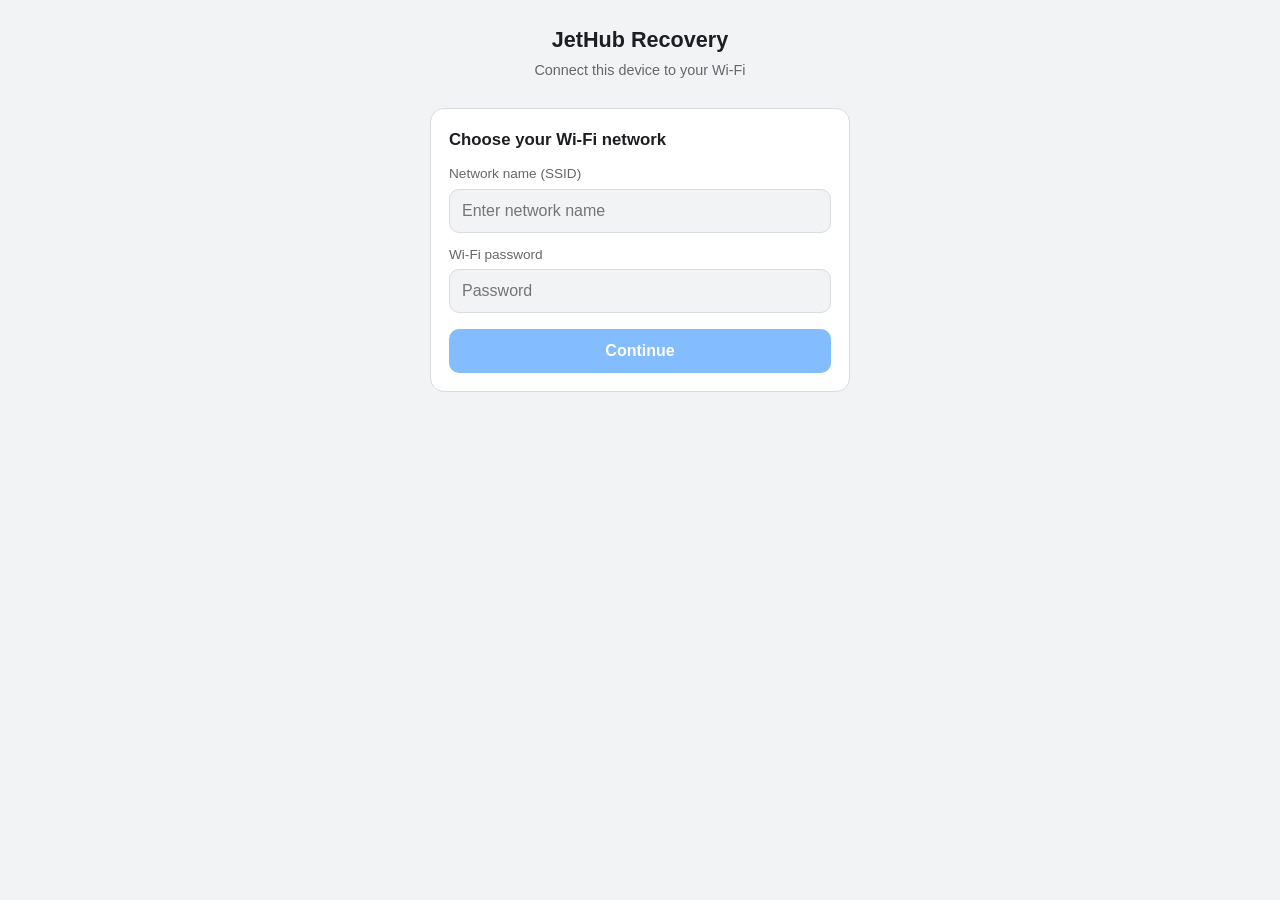
==== web-application/static/portal.html @ c5877467 "Add AP RTL8821CU for jrescue-app" ====
<!DOCTYPE html>
<html lang="en">
<head>
<meta charset="utf-8">
<meta name="viewport" content="width=device-width, initial-scale=1, viewport-fit=cover">
<title>JetHub Wi-Fi Setup</title>
<style>
  :root {
    --bg: #f2f3f5; --card: #ffffff; --fg: #1c1e21; --muted: #65676b;
    --accent: #0a7cff; --accent-fg: #ffffff; --border: #d9dbe0;
    --ok: #1a7f37; --warn: #b25000; --err: #c62828;
  }
  @media (prefers-color-scheme: dark) {
    :root {
      --bg: #18191a; --card: #242526; --fg: #e4e6eb; --muted: #b0b3b8;
      --accent: #2d88ff; --border: #3a3b3c;
    }
  }
  * { box-sizing: border-box; }
  body {
    margin: 0; background: var(--bg); color: var(--fg);
    font: 16px/1.5 -apple-system, BlinkMacSystemFont, "Segoe UI", Roboto, sans-serif;
    display: flex; justify-content: center; min-height: 100vh;
    padding: env(safe-area-inset-top) 12px 24px;
  }
  .wrap { width: 100%; max-width: 420px; }
  header { text-align: center; padding: 24px 0 12px; }
  header h1 { font-size: 1.35rem; margin: 0 0 4px; }
  header p { color: var(--muted); margin: 0; font-size: 0.9rem; }
  .card {
    background: var(--card); border: 1px solid var(--border);
    border-radius: 14px; padding: 18px; margin-top: 14px;
  }
  h2 { font-size: 1.05rem; margin: 0 0 12px; }
  label { display: block; font-size: 0.85rem; color: var(--muted); margin: 12px 0 4px; }
  input[type=text], input[type=password], select {
    width: 100%; padding: 12px; font-size: 1rem; color: var(--fg);
    background: var(--bg); border: 1px solid var(--border); border-radius: 10px;
  }
  .nets { list-style: none; margin: 0; padding: 0; }
  .nets li {
    display: flex; align-items: center; justify-content: space-between;
    padding: 12px 10px; border-radius: 10px; cursor: pointer;
    border: 1px solid transparent;
  }
  .nets li:active, .nets li.sel { background: var(--bg); border-color: var(--accent); }
  .nets .ssid { font-weight: 500; overflow: hidden; text-overflow: ellipsis; white-space: nowrap; }
  .nets .meta { color: var(--muted); font-size: 0.8rem; flex: none; margin-left: 10px; }
  button {
    width: 100%; padding: 13px; margin-top: 16px; font-size: 1rem; font-weight: 600;
    color: var(--accent-fg); background: var(--accent); border: 0; border-radius: 10px;
    cursor: pointer;
  }
  button:disabled { opacity: 0.5; cursor: default; }
  button.secondary { color: var(--fg); background: transparent; border: 1px solid var(--border); }
  .hint { color: var(--muted); font-size: 0.85rem; margin-top: 10px; }
  .warn { color: var(--warn); }
  .err { color: var(--err); }
  .ok { color: var(--ok); }
  .big { font-size: 1.1rem; font-weight: 600; }
  code { background: var(--bg); padding: 2px 6px; border-radius: 6px; }
  .spin { display: inline-block; width: 18px; height: 18px; border: 3px solid var(--border);
    border-top-color: var(--accent); border-radius: 50%; animation: sp 0.8s linear infinite;
    vertical-align: middle; margin-right: 8px; }
  @keyframes sp { to { transform: rotate(360deg); } }
  [hidden] { display: none !important; }
</style>
</head>
<body>
<div class="wrap">
  <header>
    <h1>JetHub Recovery</h1>
    <p>Connect this device to your Wi-Fi</p>
  </header>

  <!-- Screen 1: pick a network -->
  <section id="scr-select" class="card">
    <h2>Choose your Wi-Fi network</h2>
    <ul id="net-list" class="nets"></ul>
    <p id="net-loading" class="hint"><span class="spin"></span>Scanning…</p>

    <label id="lbl-manual" for="manual-ssid" hidden>Network name (SSID)</label>
    <input id="manual-ssid" type="text" autocapitalize="none" autocorrect="off"
           spellcheck="false" placeholder="Enter network name" hidden>

    <label id="lbl-pass" for="password" hidden>Wi-Fi password</label>
    <input id="password" type="password" placeholder="Password" hidden>

    <button id="btn-continue" disabled>Continue</button>
    <button id="btn-manual" class="secondary" type="button">Enter network manually</button>
    <p id="select-err" class="hint err" hidden></p>
  </section>

  <!-- Screen 2: confirm (single-radio warning) -->
  <section id="scr-confirm" class="card" hidden>
    <h2>Before you continue</h2>
    <p>JetHub will now switch to <span class="big" id="confirm-ssid"></span>.</p>
    <p class="warn">The <b id="confirm-ap"></b> network will close and your phone
       will disconnect from it — that is expected.</p>
    <p>Afterwards, reconnect your phone to your home Wi-Fi and open
       <code id="confirm-url">http://jethub.local:8124</code> to continue.
       If the device can't join, it will re-open its setup network so you can try again.</p>
    <button id="btn-connect">Connect JetHub to Wi-Fi</button>
    <button id="btn-back" class="secondary" type="button">Back</button>
  </section>

  <!-- Screen 3: done -->
  <section id="scr-done" class="card" hidden>
    <h2 class="ok">JetHub is connecting…</h2>
    <p>It is joining <span class="big" id="done-ssid"></span> now.</p>
    <ol>
      <li>Reconnect your phone to your home Wi-Fi.</li>
      <li>Open <code id="done-url">http://jethub.local:8124</code>.</li>
    </ol>
    <p class="hint">If nothing loads after a minute, the device could not join and
       has re-opened its <b id="done-ap"></b> setup network — reconnect to it and try again.</p>
  </section>
</div>

<script>
"use strict";
const $ = (id) => document.getElementById(id);
const REDISCOVER = "http://jethub.local:8124";
let selected = null;      // {ssid, secured}
let apName = "the setup";

function show(screen) {
  for (const s of ["scr-select", "scr-confirm", "scr-done"]) $(s).hidden = (s !== screen);
}

async function loadStatus() {
  try {
    const r = await fetch("/api/provision/status");
    const d = await r.json();
    if (d && d.ssid) { apName = d.ssid; }
    if (d && d.mdns) {
      const url = "http://" + d.mdns + ":8124";
      $("confirm-url").textContent = url;
      $("done-url").textContent = url;
    }
  } catch (e) { /* offline captive: keep defaults */ }
}

async function loadNetworks() {
  try {
    const r = await fetch("/api/provision/networks");
    const d = await r.json();
    renderNetworks((d && d.networks) || []);
  } catch (e) {
    renderNetworks([]);
  }
}

function renderNetworks(nets) {
  $("net-loading").hidden = true;
  const list = $("net-list");
  list.innerHTML = "";
  if (!nets.length) { enableManual(); return; }
  for (const n of nets) {
    const secured = n.security && n.security !== "Open" && n.security !== "--";
    const li = document.createElement("li");
    li.innerHTML = '<span class="ssid"></span><span class="meta"></span>';
    li.querySelector(".ssid").textContent = n.ssid;
    li.querySelector(".meta").textContent = (secured ? "🔒 " : "") + (n.signal || "");
    li.onclick = () => pick(li, n.ssid, secured);
    list.appendChild(li);
  }
}

function updateContinue() {
  // A secured network needs a password before we let the (offline, one-shot)
  // handoff start — otherwise it's a guaranteed failed round-trip.
  $("btn-continue").disabled = !selected || !selected.ssid ||
    (selected.secured && !$("password").value);
}

function pick(li, ssid, secured) {
  for (const el of $("net-list").children) el.classList.remove("sel");
  if (li) li.classList.add("sel");
  $("manual-ssid").hidden = true; $("lbl-manual").hidden = true;
  selected = { ssid, secured };
  $("lbl-pass").hidden = !secured;
  $("password").hidden = !secured;
  $("password").value = "";
  updateContinue();
  if (secured) $("password").focus();
}

function enableManual() {
  $("net-loading").hidden = true;
  $("btn-manual").hidden = true;
  $("lbl-manual").hidden = false; $("manual-ssid").hidden = false;
  $("lbl-pass").hidden = false; $("password").hidden = false;
  $("manual-ssid").oninput = () => {
    selected = { ssid: $("manual-ssid").value.trim(), secured: true };
    updateContinue();
  };
}

$("btn-manual").onclick = enableManual;

$("btn-continue").onclick = () => {
  const err = $("select-err");
  err.hidden = true;
  if (!selected || !selected.ssid) { err.textContent = "Choose a network first."; err.hidden = false; return; }
  $("confirm-ssid").textContent = selected.ssid;
  $("done-ssid").textContent = selected.ssid;
  $("confirm-ap").textContent = apName;
  $("done-ap").textContent = apName;
  show("scr-confirm");
};

$("btn-back").onclick = () => show("scr-select");

$("btn-connect").onclick = () => {
  const body = JSON.stringify({ ssid: selected.ssid, password: $("password").value || "" });
  // The AP (and this page's server) vanish the instant the handoff starts, so
  // fire-and-forget and show the "reconnect" screen locally — we can't wait.
  try {
    fetch("/api/provision/connect", {
      method: "POST", headers: { "Content-Type": "application/json" }, body
    }).catch(() => {});
  } catch (e) { /* ignore — connection will drop */ }
  show("scr-done");
};

$("password").oninput = updateContinue;
loadStatus();
loadNetworks();
</script>
</body>
</html>
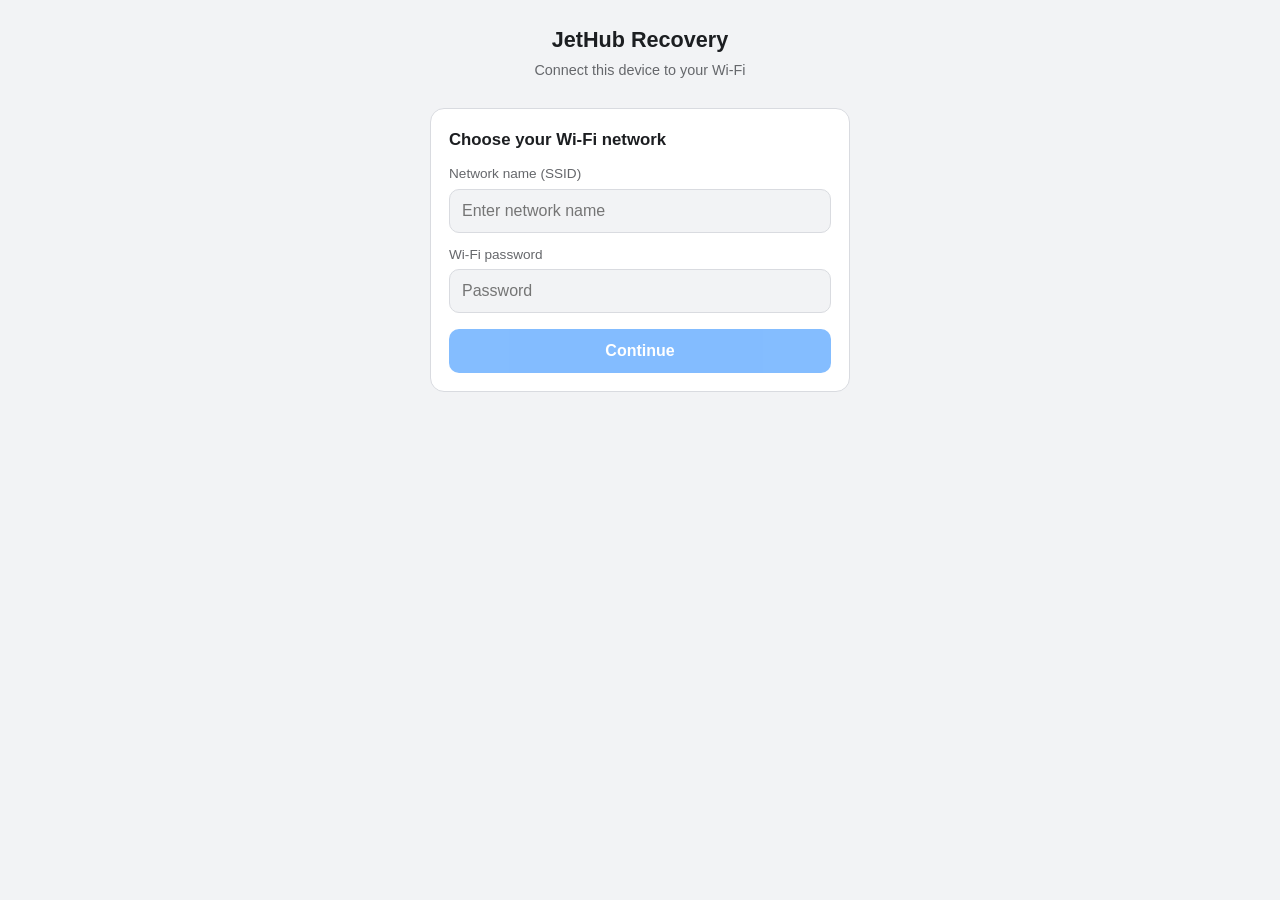
==== commit b894338e: "Add AP RTL8821CU for jrescue-app" ====
--- a/web-application/static/portal.html
+++ b/web-application/static/portal.html
@@ -167,13 +167,6 @@
   }
 }
 
-function updateContinue() {
-  // A secured network needs a password before we let the (offline, one-shot)
-  // handoff start — otherwise it's a guaranteed failed round-trip.
-  $("btn-continue").disabled = !selected || !selected.ssid ||
-    (selected.secured && !$("password").value);
-}
-
 function pick(li, ssid, secured) {
   for (const el of $("net-list").children) el.classList.remove("sel");
   if (li) li.classList.add("sel");
@@ -182,7 +175,7 @@
   $("lbl-pass").hidden = !secured;
   $("password").hidden = !secured;
   $("password").value = "";
-  updateContinue();
+  $("btn-continue").disabled = false;
   if (secured) $("password").focus();
 }
 
@@ -193,7 +186,7 @@
   $("lbl-pass").hidden = false; $("password").hidden = false;
   $("manual-ssid").oninput = () => {
     selected = { ssid: $("manual-ssid").value.trim(), secured: true };
-    updateContinue();
+    $("btn-continue").disabled = !selected.ssid;
   };
 }
 
@@ -224,7 +217,6 @@
   show("scr-done");
 };
 
-$("password").oninput = updateContinue;
 loadStatus();
 loadNetworks();
 </script>
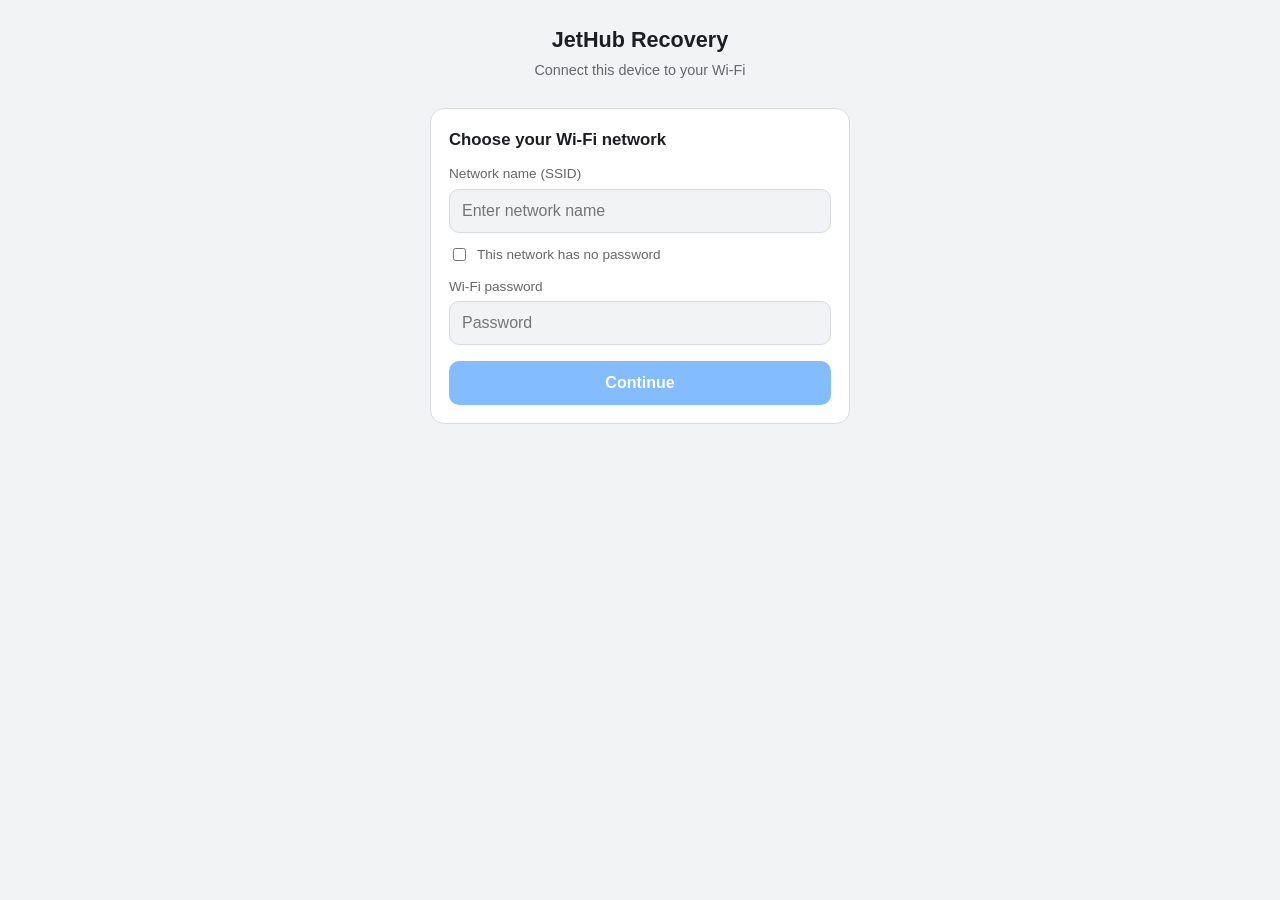
==== commit 5ae8fc8c: "Add new AP options, 3 times failure password auth" ====
--- a/web-application/static/portal.html
+++ b/web-application/static/portal.html
@@ -9,11 +9,15 @@
     --bg: #f2f3f5; --card: #ffffff; --fg: #1c1e21; --muted: #65676b;
     --accent: #0a7cff; --accent-fg: #ffffff; --border: #d9dbe0;
     --ok: #1a7f37; --warn: #b25000; --err: #c62828;
+    --err-bg: #fdecec; --warn-bg: #fdf3e7;
   }
   @media (prefers-color-scheme: dark) {
     :root {
       --bg: #18191a; --card: #242526; --fg: #e4e6eb; --muted: #b0b3b8;
       --accent: #2d88ff; --border: #3a3b3c;
+      /* the light-theme reds/greens are unreadable on a dark card */
+      --ok: #4ade80; --warn: #ffb454; --err: #ff6b6b;
+      --err-bg: #3a2020; --warn-bg: #3a3020;
     }
   }
   * { box-sizing: border-box; }
@@ -37,6 +41,9 @@
     width: 100%; padding: 12px; font-size: 1rem; color: var(--fg);
     background: var(--bg); border: 1px solid var(--border); border-radius: 10px;
   }
+  .check { display: flex; align-items: center; gap: 8px; margin-top: 12px;
+    font-size: 0.9rem; color: var(--muted); }
+  .check input { width: auto; }
   .nets { list-style: none; margin: 0; padding: 0; }
   .nets li {
     display: flex; align-items: center; justify-content: space-between;
@@ -59,6 +66,15 @@
   .ok { color: var(--ok); }
   .big { font-size: 1.1rem; font-weight: 600; }
   code { background: var(--bg); padding: 2px 6px; border-radius: 6px; }
+  .banner {
+    background: var(--err-bg); border: 1px solid var(--err); border-radius: 14px;
+    padding: 16px; margin-top: 14px;
+  }
+  .banner h2 { color: var(--err); margin-bottom: 8px; }
+  .banner p { margin: 6px 0; font-size: 0.95rem; }
+  .banner button { margin-top: 12px; }
+  .steps { margin: 8px 0 0; padding-left: 22px; }
+  .steps li { margin: 8px 0; }
   .spin { display: inline-block; width: 18px; height: 18px; border: 3px solid var(--border);
     border-top-color: var(--accent); border-radius: 50%; animation: sp 0.8s linear infinite;
     vertical-align: middle; margin-right: 8px; }
@@ -73,6 +89,14 @@
     <p>Connect this device to your Wi-Fi</p>
   </header>
 
+  <!-- Shown when the previous attempt failed and the AP came back by itself -->
+  <section id="fail-banner" class="banner" hidden>
+    <h2 id="fail-title">Couldn't connect</h2>
+    <p id="fail-why"></p>
+    <p id="fail-fix" class="hint"></p>
+    <button id="fail-dismiss" class="secondary" type="button">Try again</button>
+  </section>
+
   <!-- Screen 1: pick a network -->
   <section id="scr-select" class="card">
     <h2>Choose your Wi-Fi network</h2>
@@ -82,9 +106,14 @@
     <label id="lbl-manual" for="manual-ssid" hidden>Network name (SSID)</label>
     <input id="manual-ssid" type="text" autocapitalize="none" autocorrect="off"
            spellcheck="false" placeholder="Enter network name" hidden>
+    <div id="manual-open-row" class="check" hidden>
+      <input id="manual-open" type="checkbox">
+      <label for="manual-open" style="margin:0">This network has no password</label>
+    </div>
 
     <label id="lbl-pass" for="password" hidden>Wi-Fi password</label>
     <input id="password" type="password" placeholder="Password" hidden>
+    <p id="pw-hint" class="hint" hidden>Wi-Fi passwords are 8–63 characters.</p>
 
     <button id="btn-continue" disabled>Continue</button>
     <button id="btn-manual" class="secondary" type="button">Enter network manually</button>
@@ -94,12 +123,18 @@
   <!-- Screen 2: confirm (single-radio warning) -->
   <section id="scr-confirm" class="card" hidden>
     <h2>Before you continue</h2>
-    <p>JetHub will now switch to <span class="big" id="confirm-ssid"></span>.</p>
-    <p class="warn">The <b id="confirm-ap"></b> network will close and your phone
-       will disconnect from it — that is expected.</p>
-    <p>Afterwards, reconnect your phone to your home Wi-Fi and open
-       <code id="confirm-url">http://jethub.local:8124</code> to continue.
-       If the device can't join, it will re-open its setup network so you can try again.</p>
+    <p>JetHub will switch to <span class="big" id="confirm-ssid"></span>. Here is
+       what happens:</p>
+    <ol class="steps">
+      <li>The <b class="ap-name"></b> setup network closes and
+          <b>your phone disconnects</b>. That is expected.</li>
+      <li>JetHub joins your Wi-Fi — up to <b><span id="confirm-secs">60</span> seconds</b>.</li>
+      <li><b>If it works:</b> reconnect your phone to your home Wi-Fi and open
+          <code class="rediscover">http://jethub.local:8124</code>.</li>
+      <li><b>If it doesn't:</b> JetHub reopens <b class="ap-name"></b> by itself —
+          rejoin it and this page will say what went wrong.</li>
+    </ol>
+    <p class="hint warn">Don't power the device off while it is switching.</p>
     <button id="btn-connect">Connect JetHub to Wi-Fi</button>
     <button id="btn-back" class="secondary" type="button">Back</button>
   </section>
@@ -108,74 +143,162 @@
   <section id="scr-done" class="card" hidden>
     <h2 class="ok">JetHub is connecting…</h2>
     <p>It is joining <span class="big" id="done-ssid"></span> now.</p>
-    <ol>
+    <p id="countdown" class="hint"></p>
+    <ol class="steps">
       <li>Reconnect your phone to your home Wi-Fi.</li>
-      <li>Open <code id="done-url">http://jethub.local:8124</code>.</li>
+      <li>Open <code class="rediscover">http://jethub.local:8124</code>.</li>
     </ol>
-    <p class="hint">If nothing loads after a minute, the device could not join and
-       has re-opened its <b id="done-ap"></b> setup network — reconnect to it and try again.</p>
+    <p class="hint">If nothing loads, JetHub could not join and has reopened its
+       <b class="ap-name"></b> setup network — rejoin it and this page will
+       explain why.</p>
   </section>
 </div>
 
 <script>
 "use strict";
 const $ = (id) => document.getElementById(id);
-const REDISCOVER = "http://jethub.local:8124";
-let selected = null;      // {ssid, secured}
-let apName = "the setup";
+let selected = null;        // {ssid, secured}
+let apName = "JetHub setup";
+let handoffSecs = 60;
+let networks = [];
+let lastFailure = null;     // {code, ssid}
+
+// Every failure the backend can report (core/ap.py ERR_*). `pw` marks the ones
+// where the password is what needs fixing, so we refocus that field.
+const FAIL_MSG = {
+  wrong_password:      { why: "the password looks wrong.", fix: "Check for typos, upper/lower case, and retype it.", pw: true },
+  bad_password_format: { why: "that password can't be right.", fix: "Wi-Fi passwords are 8–63 characters.", pw: true },
+  no_password:         { why: "it needs a password.", fix: "Enter the network's password.", pw: true },
+  timeout:             { why: "it didn't answer in time.", fix: "The password may be wrong, or the signal too weak. Move JetHub closer and retry.", pw: true },
+  not_found:           { why: "JetHub couldn't find it.", fix: "Check the network is on and in range. JetHub scans 2.4 GHz only — a 5 GHz-only network is invisible to it." },
+  no_dhcp:             { why: "the router never gave JetHub an address.", fix: "Check the router's DHCP is on, then retry." },
+  no_internet:         { why: "JetHub joined it but couldn't reach the network.", fix: "Retry, or pick a different network." },
+  enterprise:          { why: "it's a corporate (WPA-Enterprise) network.", fix: "Those need a username and certificate, which this setup can't do. Use a normal WPA2 network." },
+  wep:                 { why: "it uses old WEP security.", fix: "WEP isn't supported — use a WPA2 network." },
+  bad_ssid:            { why: "that network name can't be used.", fix: "Pick the network from the list instead." },
+  radio_busy:          { why: "the Wi-Fi radio was busy.", fix: "Wait a moment and try again." },
+  busy:                { why: "another attempt is already running.", fix: "Wait for it to finish." },
+  no_ssid:             { why: "no network was selected.", fix: "Pick a network from the list." },
+  unknown:             { why: "JetHub couldn't join it.", fix: "Try again, or use a different network." }
+};
 
 function show(screen) {
   for (const s of ["scr-select", "scr-confirm", "scr-done"]) $(s).hidden = (s !== screen);
+  // The failure banner belongs to the picker only.
+  $("fail-banner").hidden = $("fail-banner").hidden || screen !== "scr-select";
+}
+
+function setText(cls, value) {
+  for (const el of document.querySelectorAll("." + cls)) el.textContent = value;
 }
 
 async function loadStatus() {
   try {
-    const r = await fetch("/api/provision/status");
+    const r = await fetch("/api/provision/status", { cache: "no-store" });
     const d = await r.json();
-    if (d && d.ssid) { apName = d.ssid; }
-    if (d && d.mdns) {
-      const url = "http://" + d.mdns + ":8124";
-      $("confirm-url").textContent = url;
-      $("done-url").textContent = url;
+    if (!d) return;
+    if (d.ssid) apName = d.ssid;
+    if (d.handoff_estimate_s) handoffSecs = d.handoff_estimate_s;
+    if (d.mdns) setText("rediscover", "http://" + d.mdns + ":8124");
+    if (d.failed || d.phase === "failed") {
+      lastFailure = { code: d.error_code || "unknown", ssid: d.last_ssid || "" };
     }
-  } catch (e) { /* offline captive: keep defaults */ }
+  } catch (e) { /* captive with no backend: keep defaults */ }
+  // Debug hook: portal.html?fail=wrong_password renders any banner off-hardware.
+  const forced = new URLSearchParams(location.search).get("fail");
+  if (forced) lastFailure = { code: forced, ssid: "TestNet" };
+
+  setText("ap-name", apName);
+  $("confirm-secs").textContent = handoffSecs;
+}
+
+function renderFailure() {
+  if (!lastFailure) return;
+  const m = FAIL_MSG[lastFailure.code] || FAIL_MSG.unknown;
+  const who = lastFailure.ssid ? "“" + lastFailure.ssid + "”" : "that network";
+  $("fail-title").textContent = "Couldn't connect to " + (lastFailure.ssid || "the network");
+  $("fail-why").textContent = "JetHub tried " + who + " and " + m.why;
+  $("fail-fix").textContent = m.fix;
+  $("fail-banner").hidden = false;
 }
 
 async function loadNetworks() {
   try {
-    const r = await fetch("/api/provision/networks");
+    const r = await fetch("/api/provision/networks", { cache: "no-store" });
     const d = await r.json();
-    renderNetworks((d && d.networks) || []);
+    networks = (d && d.networks) || [];
   } catch (e) {
-    renderNetworks([]);
-  }
-}
-
-function renderNetworks(nets) {
+    networks = [];
+  }
+  renderNetworks();
+}
+
+function isSecured(n) {
+  if (n.kind) return n.kind !== "open";
+  return n.security && n.security !== "Open" && n.security !== "--";
+}
+
+function renderNetworks() {
   $("net-loading").hidden = true;
   const list = $("net-list");
   list.innerHTML = "";
-  if (!nets.length) { enableManual(); return; }
-  for (const n of nets) {
-    const secured = n.security && n.security !== "Open" && n.security !== "--";
+  for (const n of networks) {
+    const secured = isSecured(n);
     const li = document.createElement("li");
+    li.dataset.ssid = n.ssid;
     li.innerHTML = '<span class="ssid"></span><span class="meta"></span>';
     li.querySelector(".ssid").textContent = n.ssid;
     li.querySelector(".meta").textContent = (secured ? "🔒 " : "") + (n.signal || "");
     li.onclick = () => pick(li, n.ssid, secured);
     list.appendChild(li);
   }
+  if (!networks.length) enableManual();
+  preselectFailed();
+}
+
+// After a rollback, put the user straight back where they were.
+function preselectFailed() {
+  if (!lastFailure || !lastFailure.ssid) return;
+  const li = $("net-list").querySelector('li[data-ssid="' + CSS.escape(lastFailure.ssid) + '"]');
+  if (li) {
+    const n = networks.find((x) => x.ssid === lastFailure.ssid);
+    pick(li, lastFailure.ssid, n ? isSecured(n) : true);
+    li.scrollIntoView({ block: "nearest" });
+  } else {
+    enableManual();
+    $("manual-ssid").value = lastFailure.ssid;
+    selected = { ssid: lastFailure.ssid, secured: !$("manual-open").checked };
+    updateContinue();
+  }
+  const m = FAIL_MSG[lastFailure.code] || FAIL_MSG.unknown;
+  if (m.pw) $("password").focus();
+}
+
+function pwLooksValid() {
+  const v = $("password").value;
+  if (!selected || !selected.secured) return true;
+  if (!v) return false;
+  return (v.length >= 8 && v.length <= 63) || /^[0-9a-fA-F]{64}$/.test(v);
+}
+
+function updateContinue() {
+  // A secured network needs a plausible password before we let the (offline,
+  // one-shot) handoff start — otherwise it's a guaranteed failed round-trip.
+  $("btn-continue").disabled = !selected || !selected.ssid || !pwLooksValid();
+  const v = $("password").value;
+  $("pw-hint").hidden = !(selected && selected.secured && v && !pwLooksValid());
 }
 
 function pick(li, ssid, secured) {
   for (const el of $("net-list").children) el.classList.remove("sel");
   if (li) li.classList.add("sel");
   $("manual-ssid").hidden = true; $("lbl-manual").hidden = true;
+  $("manual-open-row").hidden = true;
   selected = { ssid, secured };
   $("lbl-pass").hidden = !secured;
   $("password").hidden = !secured;
   $("password").value = "";
-  $("btn-continue").disabled = false;
+  updateContinue();
   if (secured) $("password").focus();
 }
 
@@ -183,11 +306,37 @@
   $("net-loading").hidden = true;
   $("btn-manual").hidden = true;
   $("lbl-manual").hidden = false; $("manual-ssid").hidden = false;
-  $("lbl-pass").hidden = false; $("password").hidden = false;
-  $("manual-ssid").oninput = () => {
-    selected = { ssid: $("manual-ssid").value.trim(), secured: true };
-    $("btn-continue").disabled = !selected.ssid;
+  $("manual-open-row").hidden = false;
+  const sync = () => {
+    const open = $("manual-open").checked;
+    selected = { ssid: $("manual-ssid").value, secured: !open };
+    $("lbl-pass").hidden = open;
+    $("password").hidden = open;
+    updateContinue();
   };
+  $("manual-ssid").oninput = sync;
+  $("manual-open").onchange = sync;
+  sync();
+}
+
+function showReject(code, raw) {
+  // Rejected before the radio moved — we are still connected, so say so here.
+  const m = FAIL_MSG[code] || FAIL_MSG.unknown;
+  const err = $("select-err");
+  err.textContent = m.fix || raw || "That didn't work.";
+  err.hidden = false;
+  if (m.pw) $("password").focus();
+}
+
+function startCountdown() {
+  let left = handoffSecs;
+  const tick = () => {
+    $("countdown").textContent = left > 0
+      ? "Switching… about " + left + "s left."
+      : "It should be done — reconnect your phone to your home Wi-Fi.";
+    if (left-- > 0) setTimeout(tick, 1000);
+  };
+  tick();
 }
 
 $("btn-manual").onclick = enableManual;
@@ -195,30 +344,59 @@
 $("btn-continue").onclick = () => {
   const err = $("select-err");
   err.hidden = true;
-  if (!selected || !selected.ssid) { err.textContent = "Choose a network first."; err.hidden = false; return; }
+  if (!selected || !selected.ssid) {
+    err.textContent = "Choose a network first."; err.hidden = false; return;
+  }
   $("confirm-ssid").textContent = selected.ssid;
   $("done-ssid").textContent = selected.ssid;
-  $("confirm-ap").textContent = apName;
-  $("done-ap").textContent = apName;
   show("scr-confirm");
 };
 
 $("btn-back").onclick = () => show("scr-select");
 
-$("btn-connect").onclick = () => {
-  const body = JSON.stringify({ ssid: selected.ssid, password: $("password").value || "" });
-  // The AP (and this page's server) vanish the instant the handoff starts, so
-  // fire-and-forget and show the "reconnect" screen locally — we can't wait.
+$("btn-connect").onclick = async () => {
+  const btn = $("btn-connect");
+  btn.disabled = true;
+  const payload = JSON.stringify({
+    ssid: selected.ssid, password: selected.secured ? ($("password").value || "") : ""
+  });
+  let res = null;
   try {
-    fetch("/api/provision/connect", {
-      method: "POST", headers: { "Content-Type": "application/json" }, body
-    }).catch(() => {});
-  } catch (e) { /* ignore — connection will drop */ }
+    // The server validates what it can and answers BEFORE dropping the AP, so a
+    // rejection reaches us while we're still online. If the connection dies
+    // instead, the handoff already started — that's the normal path.
+    const r = await fetch("/api/provision/connect", {
+      method: "POST", headers: { "Content-Type": "application/json" }, body: payload
+    });
+    res = await r.json();
+  } catch (e) {
+    res = null;
+  }
+  btn.disabled = false;
+  if (res && res.success === false) {
+    show("scr-select");
+    showReject(res.error_code, res.error);
+    return;
+  }
   show("scr-done");
+  startCountdown();
 };
 
-loadStatus();
-loadNetworks();
+$("fail-dismiss").onclick = () => {
+  $("fail-banner").hidden = true;
+  lastFailure = null;
+  fetch("/api/provision/dismiss", { method: "POST" }).catch(() => {});
+};
+
+$("password").oninput = updateContinue;
+
+// Serialised on purpose: the failure state decides which network gets
+// preselected, so it must be known before the list renders.
+(async () => {
+  await loadStatus();
+  renderFailure();
+  await loadNetworks();
+})();
 </script>
 </body>
 </html>
